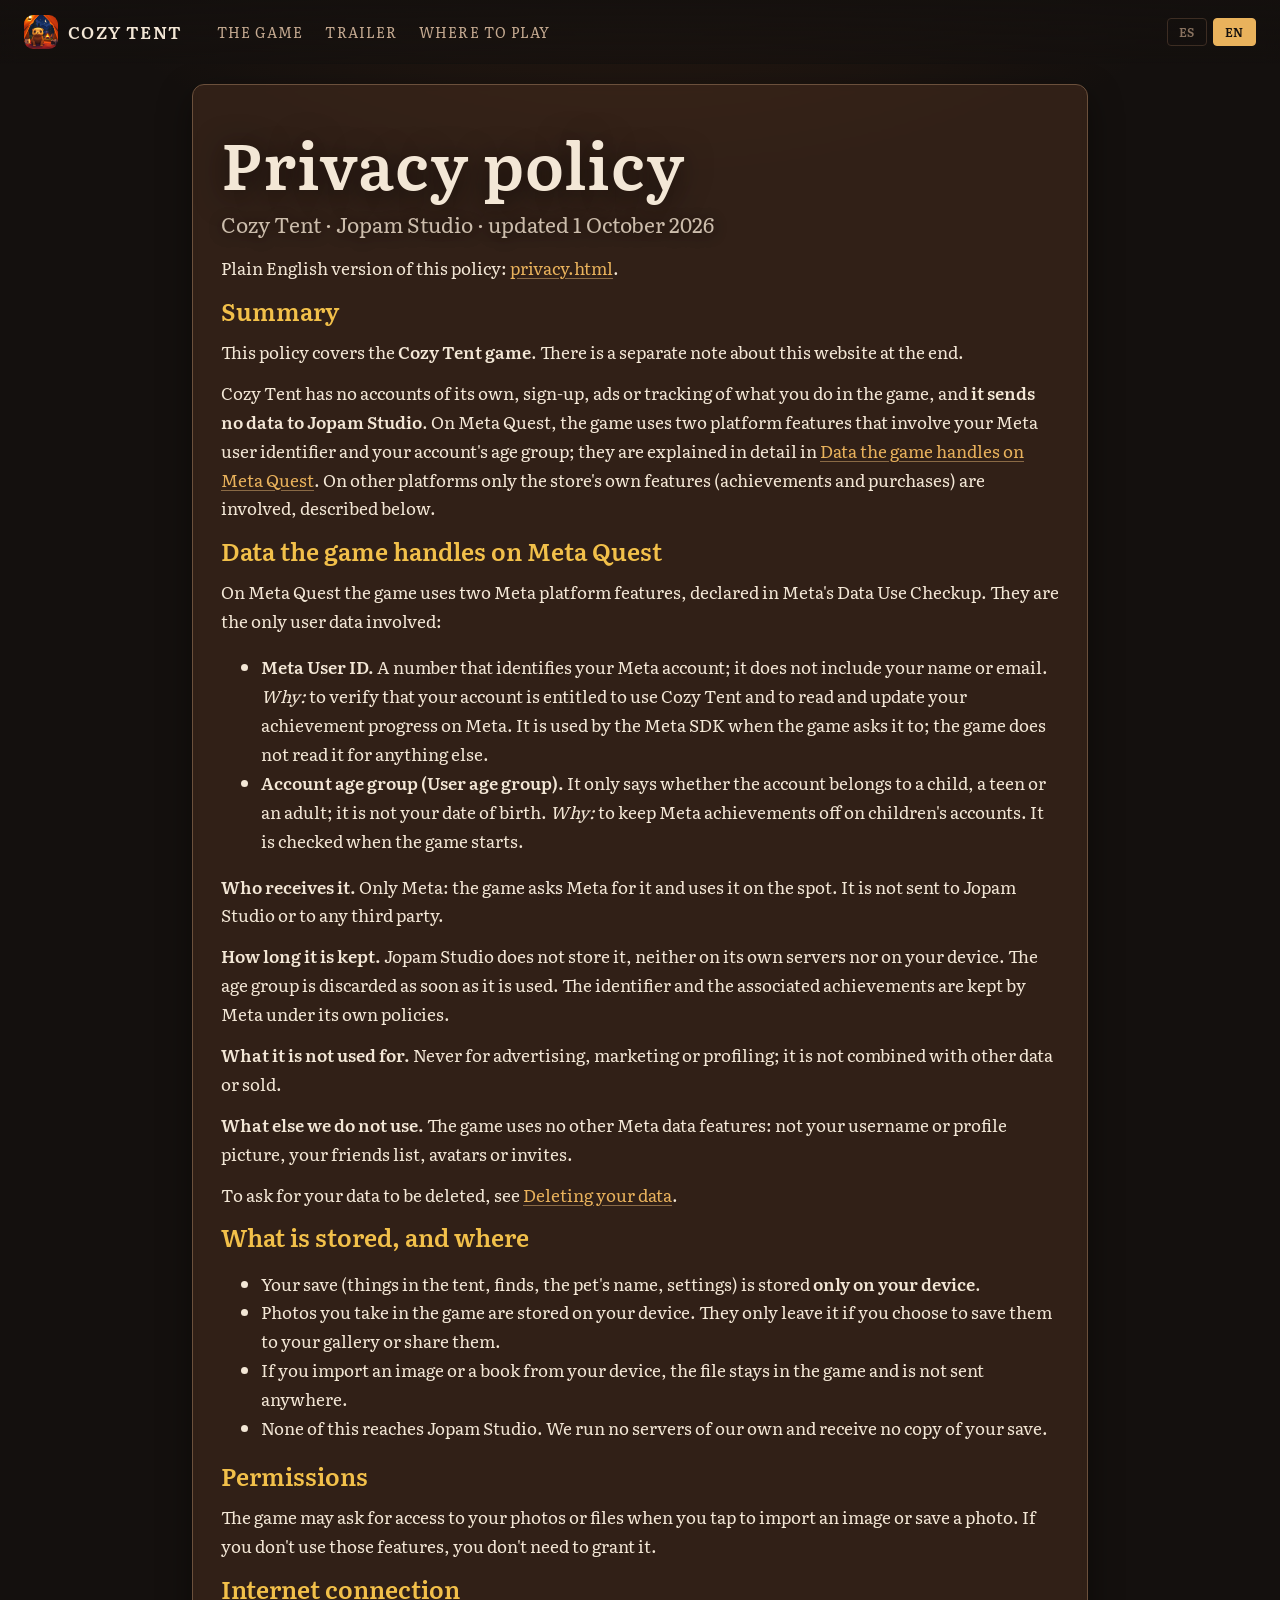
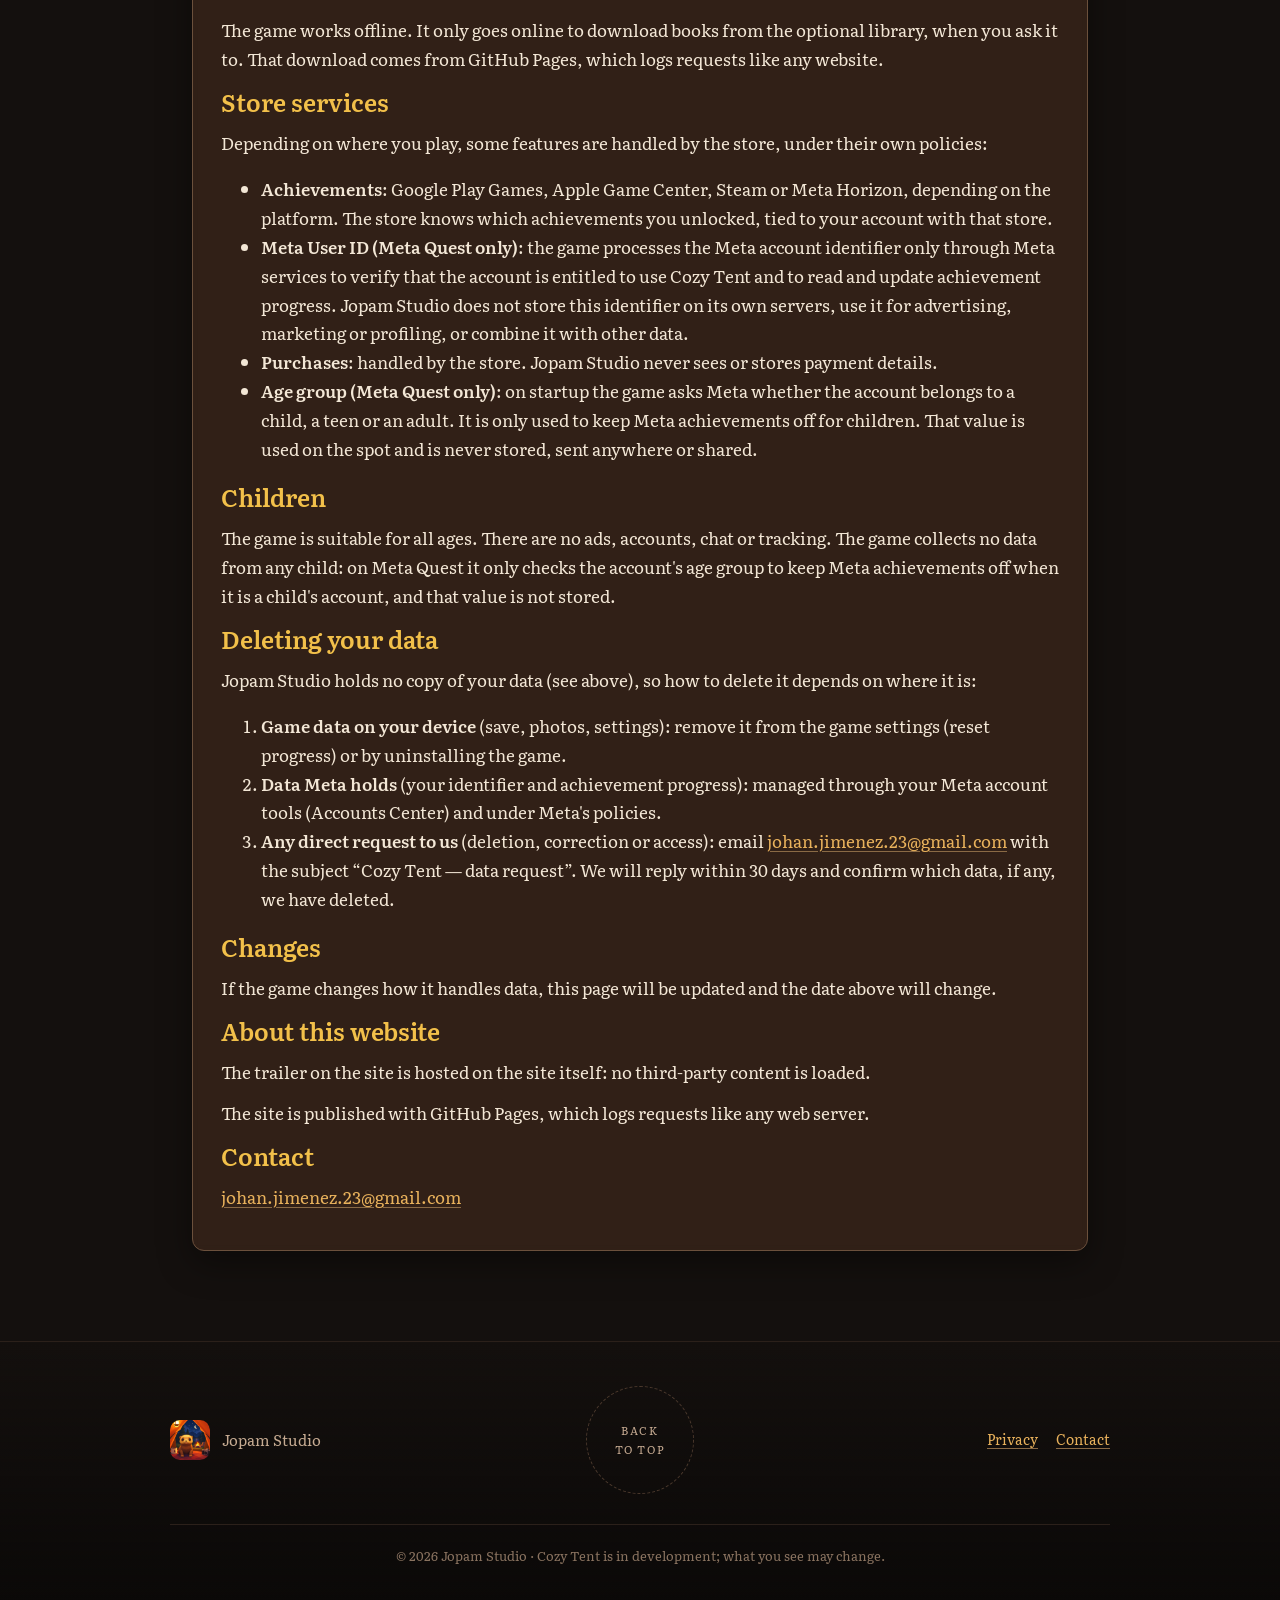
==== privacidad-es.html @ b7255e0b "La politica en ingles pasa a privacidad.html (URL de las tiendas); la espanola a privacidad-es.html" ====
<!doctype html>
<html lang="es">
<head>
<meta charset="utf-8">
<meta name="viewport" content="width=device-width,initial-scale=1">
<title>Cozy Tent — Privacidad</title>
<link rel="icon" href="img/icon.png">
<meta name="description" content="Política de privacidad de Cozy Tent: qué datos trata el juego en Meta Quest y cómo pedir su borrado.">
<link rel="canonical" href="https://johanjimenex.github.io/cozy-tent/privacidad-es.html">
<meta name="robots" content="index,follow">
<meta property="og:type" content="article">
<meta property="og:title" content="Cozy Tent — Política de privacidad">
<meta property="og:url" content="https://johanjimenex.github.io/cozy-tent/privacidad-es.html">
<link rel="stylesheet" href="style.css">
<link rel="alternate" hreflang="en" href="https://johanjimenex.github.io/cozy-tent/privacy.html">
<noscript><style>.asoma{opacity:1;transform:none}</style></noscript>
</head>
<body data-idioma="es">
<div class="lluvia" aria-hidden="true"></div>
<header class="barra">
  <a class="marca" href="index.html"><img src="img/icon.png" alt="">Cozy Tent</a>
  <nav>
    <ul class="menu" id="menu">
      <li><a href="index.html#juego"><span class="es">El juego</span><span class="en">The game</span></a></li>
      <li><a href="index.html#trailer"><span class="es">Tráiler</span><span class="en">Trailer</span></a></li>
      <li><a href="index.html#tiendas"><span class="es">Dónde jugar</span><span class="en">Where to play</span></a></li>
    </ul>
  </nav>
  <div class="derecha">
    <div class="idioma">
      <button data-idioma-boton="es">ES</button><button data-idioma-boton="en">EN</button>
    </div>
    <button class="abrir-menu" id="abrir" aria-label="Menú" aria-expanded="false">☰</button>
  </div>
</header>


<div class="envoltorio" style="padding-top:84px">

  <div class="es asoma panel" lang="es">
    <h1>Política de privacidad</h1>
    <p class="lema">Cozy Tent · Jopam Studio · actualizada el 1 de octubre de 2026</p>

    <h2>Resumen</h2>
    <p>Esta política es del <strong>juego Cozy Tent</strong>. Al final hay una nota aparte sobre esta
       página web.</p>
    <p>Cozy Tent no tiene cuentas propias, registro, anuncios ni seguimiento de lo que haces en el
       juego, y <strong>no envía ningún dato a Jopam Studio</strong>. En Meta Quest, el juego usa dos
       funciones de la plataforma que implican tu identificador de usuario de Meta y el grupo de edad de
       tu cuenta; las explicamos con detalle en
       <a href="#datos-meta">Datos que trata el juego en Meta Quest</a>. En el resto de plataformas solo
       intervienen las funciones de la propia tienda (logros y compras), descritas más abajo.</p>

    <h2 id="datos-meta">Datos que trata el juego en Meta Quest</h2>
    <p>En Meta Quest, el juego usa dos funciones de la plataforma Meta, declaradas en el Data Use
       Checkup de Meta. Son los únicos datos de usuario que intervienen:</p>
    <ul>
      <li><strong>Identificador de usuario de Meta (User ID).</strong> Un número que identifica tu cuenta
          de Meta; no incluye tu nombre ni tu correo. <em>Para qué:</em> comprobar que tu cuenta tiene
          derecho a usar Cozy Tent y leer y actualizar el progreso de tus logros en Meta. Lo usa el SDK de
          Meta cuando el juego se lo pide; el juego no lo lee para ninguna otra cosa.</li>
      <li><strong>Grupo de edad de la cuenta (User age group).</strong> Solo indica si la cuenta es de un
          niño, un adolescente o un adulto; no es tu fecha de nacimiento. <em>Para qué:</em> no activar los
          logros de Meta en cuentas de niños. Se consulta al arrancar el juego.</li>
    </ul>
    <p><strong>Quién los recibe.</strong> Solo Meta: el juego se los pide a Meta y los usa en el momento.
       No se envían a Jopam Studio ni a ningún tercero.</p>
    <p><strong>Cuánto tiempo se conservan.</strong> Jopam Studio no los guarda, ni en servidores propios
       ni en tu dispositivo. El grupo de edad se descarta en cuanto se usa. El identificador y los logros
       asociados los conserva Meta según sus propias políticas.</p>
    <p><strong>Para qué no se usan.</strong> Nunca para publicidad, marketing ni perfilado; no se combinan
       con otros datos ni se venden.</p>
    <p><strong>Qué más no usamos.</strong> El juego no usa otras funciones de datos de Meta: ni el nombre de
       usuario ni la foto de perfil, ni la lista de amigos, ni los avatares, ni las invitaciones.</p>
    <p>Para pedir que se borren tus datos, mira <a href="#borrar">Borrar tus datos</a>.</p>

    <h2>Qué se guarda y dónde</h2>
    <ul>
      <li>Tu partida (objetos de la tienda, hallazgos, nombre de la mascota, ajustes) se guarda
          <strong>solo en tu dispositivo</strong>.</li>
      <li>Las fotos que haces dentro del juego se guardan en tu dispositivo. Solo salen de ahí si tú
          decides guardarlas en tu galería o compartirlas.</li>
      <li>Si importas una imagen o un libro desde tu dispositivo, el archivo se queda en el juego y no
          se envía a ningún sitio.</li>
      <li>Nada de esto se envía a Jopam Studio. No tenemos servidores propios ni recibimos copia de tu
          partida.</li>
    </ul>

    <h2>Permisos</h2>
    <p>El juego puede pedirte acceso a tus fotos o archivos cuando tú pulsas para importar una imagen o
       guardar una foto. Si no lo usas, no hace falta darlo.</p>

    <h2>Conexión a internet</h2>
    <p>El juego funciona sin conexión. Solo la usa para descargar libros de la biblioteca opcional,
       cuando tú lo pides. Esa descarga se hace desde GitHub Pages, que registra peticiones como
       cualquier página web.</p>

    <h2>Servicios de las tiendas</h2>
    <p>Según la plataforma donde juegues, algunas funciones las gestionan las tiendas, con sus propias
       políticas:</p>
    <ul>
      <li><strong>Logros</strong>: Google Play Juegos, Game Center de Apple, Steam o Meta Horizon, según
          la plataforma. La tienda sabe qué logros has conseguido, asociados a tu cuenta de esa tienda.</li>
      <li><strong>Identificador de usuario de Meta (solo Meta Quest)</strong>: el juego procesa el
          identificador de la cuenta de Meta únicamente a través de los servicios de Meta para comprobar
          que la cuenta tiene derecho a usar Cozy Tent y para leer y actualizar el progreso de los logros.
          Jopam Studio no guarda ese identificador en servidores propios, no lo usa para publicidad,
          marketing o perfilado y no lo combina con otros datos.</li>
      <li><strong>Compras</strong>: las gestiona la tienda. Jopam Studio no ve ni guarda datos de pago.</li>
      <li><strong>Grupo de edad (solo Meta Quest)</strong>: al arrancar, el juego pregunta a Meta si la
          cuenta es de un niño, un adolescente o un adulto. Solo sirve para no activar los logros de Meta
          con niños. Ese dato se usa en el momento y no se guarda, no se envía a ningún sitio ni se comparte.</li>
    </ul>

    <h2>Menores</h2>
    <p>El juego es apto para todas las edades. No hay anuncios, cuentas, chat ni seguimiento. El juego no
       recoge datos de ningún niño: en Meta Quest solo consulta el grupo de edad de la cuenta para no
       activar los logros de Meta cuando es la de un niño, y ese dato no se guarda.</p>

    <h2 id="borrar">Borrar tus datos</h2>
    <p>Jopam Studio no tiene copia de tus datos (ver arriba), así que cómo borrarlos depende de dónde estén:</p>
    <ol>
      <li><strong>Datos del juego en tu dispositivo</strong> (partida, fotos, ajustes): bórralos desde los
          ajustes del juego (reiniciar progreso) o desinstalando el juego.</li>
      <li><strong>Datos que guarda Meta</strong> (tu identificador y el progreso de logros): se gestionan
          con las herramientas de tu cuenta de Meta (Centro de cuentas) y según las políticas de Meta.</li>
      <li><strong>Cualquier solicitud directa a nosotros</strong> (borrado, corrección o consulta): escribe a
          <a href="mailto:johan.jimenez.23@gmail.com">johan.jimenez.23@gmail.com</a> con el asunto
          “Cozy Tent — solicitud de datos”. Responderemos en un máximo de 30 días y te confirmaremos qué
          datos, si los hubiera, hemos eliminado.</li>
    </ol>

    <h2>Cambios</h2>
    <p>Si el juego cambia y empieza a tratar datos de otra forma, esta página se actualizará y cambiará
       la fecha de arriba.</p>

    <h2>Sobre esta página web</h2>
    <p>El tráiler de la página está alojado en la misma web: no se carga contenido de terceros.</p>
    <p>La web está publicada con GitHub Pages, que registra las peticiones como cualquier servidor.</p>

    <h2>Contacto</h2>
    <p><a class="correo" data-u="johan.jimenez.23" data-d="gmail.com" data-texto="si" href="#"><span class="es">escríbenos</span><span class="en">write to us</span></a></p>
  </div>

  <div class="en asoma panel" lang="en">
    <h1>Privacy policy</h1>
    <p class="lema">Cozy Tent · Jopam Studio · updated 1 October 2026</p>
    <p>Plain English version of this policy: <a href="privacy.html">privacy.html</a>.</p>

    <h2>Summary</h2>
    <p>This policy covers the <strong>Cozy Tent game</strong>. There is a separate note about this
       website at the end.</p>
    <p>Cozy Tent has no accounts of its own, sign-up, ads or tracking of what you do in the game, and
       <strong>it sends no data to Jopam Studio</strong>. On Meta Quest, the game uses two platform
       features that involve your Meta user identifier and your account's age group; they are explained in
       detail in <a href="#datos-meta-en">Data the game handles on Meta Quest</a>. On other platforms only
       the store's own features (achievements and purchases) are involved, described below.</p>

    <h2 id="datos-meta-en">Data the game handles on Meta Quest</h2>
    <p>On Meta Quest the game uses two Meta platform features, declared in Meta's Data Use Checkup. They
       are the only user data involved:</p>
    <ul>
      <li><strong>Meta User ID.</strong> A number that identifies your Meta account; it does not include
          your name or email. <em>Why:</em> to verify that your account is entitled to use Cozy Tent and to
          read and update your achievement progress on Meta. It is used by the Meta SDK when the game asks
          it to; the game does not read it for anything else.</li>
      <li><strong>Account age group (User age group).</strong> It only says whether the account belongs to a
          child, a teen or an adult; it is not your date of birth. <em>Why:</em> to keep Meta achievements
          off on children's accounts. It is checked when the game starts.</li>
    </ul>
    <p><strong>Who receives it.</strong> Only Meta: the game asks Meta for it and uses it on the spot. It is
       not sent to Jopam Studio or to any third party.</p>
    <p><strong>How long it is kept.</strong> Jopam Studio does not store it, neither on its own servers nor on
       your device. The age group is discarded as soon as it is used. The identifier and the associated
       achievements are kept by Meta under its own policies.</p>
    <p><strong>What it is not used for.</strong> Never for advertising, marketing or profiling; it is not
       combined with other data or sold.</p>
    <p><strong>What else we do not use.</strong> The game uses no other Meta data features: not your username
       or profile picture, your friends list, avatars or invites.</p>
    <p>To ask for your data to be deleted, see <a href="#borrar-en">Deleting your data</a>.</p>

    <h2>What is stored, and where</h2>
    <ul>
      <li>Your save (things in the tent, finds, the pet's name, settings) is stored
          <strong>only on your device</strong>.</li>
      <li>Photos you take in the game are stored on your device. They only leave it if you choose to
          save them to your gallery or share them.</li>
      <li>If you import an image or a book from your device, the file stays in the game and is not sent
          anywhere.</li>
      <li>None of this reaches Jopam Studio. We run no servers of our own and receive no copy of your save.</li>
    </ul>

    <h2>Permissions</h2>
    <p>The game may ask for access to your photos or files when you tap to import an image or save a
       photo. If you don't use those features, you don't need to grant it.</p>

    <h2>Internet connection</h2>
    <p>The game works offline. It only goes online to download books from the optional library, when you
       ask it to. That download comes from GitHub Pages, which logs requests like any website.</p>

    <h2>Store services</h2>
    <p>Depending on where you play, some features are handled by the store, under their own policies:</p>
    <ul>
      <li><strong>Achievements</strong>: Google Play Games, Apple Game Center, Steam or Meta Horizon,
          depending on the platform. The store knows which achievements you unlocked, tied to your
          account with that store.</li>
      <li><strong>Meta User ID (Meta Quest only)</strong>: the game processes the Meta account identifier
          only through Meta services to verify that the account is entitled to use Cozy Tent and to read
          and update achievement progress. Jopam Studio does not store this identifier on its own servers,
          use it for advertising, marketing or profiling, or combine it with other data.</li>
      <li><strong>Purchases</strong>: handled by the store. Jopam Studio never sees or stores payment details.</li>
      <li><strong>Age group (Meta Quest only)</strong>: on startup the game asks Meta whether the account
          belongs to a child, a teen or an adult. It is only used to keep Meta achievements off for
          children. That value is used on the spot and is never stored, sent anywhere or shared.</li>
    </ul>

    <h2>Children</h2>
    <p>The game is suitable for all ages. There are no ads, accounts, chat or tracking. The game collects no
       data from any child: on Meta Quest it only checks the account's age group to keep Meta achievements
       off when it is a child's account, and that value is not stored.</p>

    <h2 id="borrar-en">Deleting your data</h2>
    <p>Jopam Studio holds no copy of your data (see above), so how to delete it depends on where it is:</p>
    <ol>
      <li><strong>Game data on your device</strong> (save, photos, settings): remove it from the game
          settings (reset progress) or by uninstalling the game.</li>
      <li><strong>Data Meta holds</strong> (your identifier and achievement progress): managed through your
          Meta account tools (Accounts Center) and under Meta's policies.</li>
      <li><strong>Any direct request to us</strong> (deletion, correction or access): email
          <a href="mailto:johan.jimenez.23@gmail.com">johan.jimenez.23@gmail.com</a> with the subject
          “Cozy Tent — data request”. We will reply within 30 days and confirm which data, if any, we have
          deleted.</li>
    </ol>

    <h2>Changes</h2>
    <p>If the game changes how it handles data, this page will be updated and the date above will change.</p>

    <h2>About this website</h2>
    <p>The trailer on the site is hosted on the site itself: no third-party content is loaded.</p>
    <p>The site is published with GitHub Pages, which logs requests like any web server.</p>

    <h2>Contact</h2>
    <p><a class="correo" data-u="johan.jimenez.23" data-d="gmail.com" data-texto="si" href="#"><span class="es">escríbenos</span><span class="en">write to us</span></a></p>
  </div>

</div>

<footer>
  <div class="pie">
    <div class="estudio"><img src="img/icon.png" alt="">Jopam Studio</div>
    <a class="arriba" href="#"><span class="es">Volver<br>arriba</span><span class="en">Back<br>to top</span></a>
    <div class="enlaces">
      <a href="privacidad-es.html"><span class="es">Privacidad</span><span class="en">Privacy</span></a>
      <a class="correo" data-u="johan.jimenez.23" data-d="gmail.com" href="#"><span class="es">Contacto</span><span class="en">Contact</span></a>
    </div>
  </div>
  <p class="legal">© 2026 Jopam Studio ·
    <span class="es">Cozy Tent está en desarrollo; lo que ves puede cambiar.</span>
    <span class="en">Cozy Tent is in development; what you see may change.</span>
  </p>
</footer>

<script src="idioma.js"></script>
</body>
</html>
---- style.css ----
/* Cozy Tent — luz de farol, marco de madera de la UI del juego y filete ámbar.
   Estructura de página de juego: cabecera fija, portada a sangre, secciones con
   título decorado, tarjetas de tienda y pie con vuelta arriba. */
@font-face{font-family:Literata;src:url(fonts/Literata-Regular.ttf) format("truetype");font-weight:400;font-display:swap}
@font-face{font-family:Literata;src:url(fonts/Literata-SemiBold.ttf) format("truetype");font-weight:600;font-display:swap}

:root{
  --noche:#14100e; --panel:rgba(74,46,32,.55); --borde:#3d2d23;
  --papel:#f3e7d6; --suave:#c6ab92; --tenue:#8a7360;
  --ambar:#e9b25c; --ambar-claro:#f2c04a;
  --marco:url(img/frame_wood.png) 32 fill / 26px stretch;
  --alto-barra:64px;
}
*{box-sizing:border-box}
html{scroll-padding-top:var(--alto-barra)}
body{margin:0;color:var(--papel);font:400 17px/1.7 Literata,Georgia,serif;
  background:radial-gradient(900px 520px at 50% -160px,#6b3a1d55,transparent 70%),var(--noche);
  background-attachment:fixed}
a{color:var(--ambar);text-underline-offset:3px;text-decoration-color:#8a6a45;transition:color .25s}
a:hover{color:var(--ambar-claro)}
img{max-width:100%}

/* ---------------------------------------------------------------- lluvia y luciérnagas */
.lluvia{position:fixed;inset:-10% 0 0;pointer-events:none;z-index:2;overflow:hidden}
.gota{position:absolute;top:-14%;width:1px;border-radius:1px;
  background:linear-gradient(to bottom,transparent,rgba(214,230,255,.5));animation:cae linear infinite}
@keyframes cae{from{transform:translate3d(0,-14vh,0)}to{transform:translate3d(-6vw,114vh,0)}}
.bicho{position:fixed;width:4px;height:4px;border-radius:50%;background:#ffe9a8;
  box-shadow:0 0 10px 3px #ffd97a88;opacity:0;z-index:2;animation:vuela 14s ease-in-out infinite}
@keyframes vuela{0%{opacity:0;transform:translate(0,0)}15%{opacity:.9}
  50%{opacity:.35;transform:translate(34px,-46px)}75%{opacity:.85;transform:translate(-18px,-84px)}
  100%{opacity:0;transform:translate(16px,-130px)}}

/* ---------------------------------------------------------------- cabecera */
.barra{position:fixed;top:0;left:0;right:0;z-index:20;height:var(--alto-barra);
  display:flex;align-items:center;gap:26px;padding:0 24px;
  background:linear-gradient(#14100ee6,#14100e99);backdrop-filter:blur(8px);
  border-bottom:1px solid transparent;transition:height .3s,background .3s,border-color .3s}
.barra.pegada{height:54px;background:#14100ef2;border-bottom-color:#3a2a22}
.marca{display:flex;align-items:center;gap:10px;font:600 17px/1 Literata,serif;letter-spacing:1.4px;
  text-transform:uppercase;color:var(--papel);text-decoration:none;white-space:nowrap}
.marca img{width:34px;height:34px;border-radius:9px}
.menu{display:flex;gap:22px;margin-left:8px;list-style:none;padding:0}
.menu a{color:var(--suave);text-decoration:none;font-size:14px;letter-spacing:1.1px;text-transform:uppercase;
  padding:6px 0;position:relative}
.menu a::after{content:"";position:absolute;left:0;right:100%;bottom:0;height:1px;background:var(--ambar);
  transition:right .3s}
.menu a:hover{color:var(--papel)}
.menu a:hover::after{right:0}
.derecha{margin-left:auto;display:flex;align-items:center;gap:12px}
.idioma{display:flex;gap:6px}
.idioma button{font:600 12px/1 Literata,serif;letter-spacing:.6px;color:var(--tenue);cursor:pointer;
  background:none;border:1px solid var(--borde);border-radius:4px;padding:7px 11px;transition:.25s}
.idioma button:hover{color:var(--papel);border-color:var(--ambar)}
.idioma button[aria-pressed="true"]{color:var(--noche);background:var(--ambar);border-color:var(--ambar)}
.abrir-menu{display:none;background:none;border:1px solid var(--borde);border-radius:4px;color:var(--papel);
  font-size:18px;line-height:1;padding:8px 11px;cursor:pointer}

/* ---------------------------------------------------------------- portada */
.portada{position:relative;min-height:92vh;display:grid;place-items:center;text-align:center;
  overflow:hidden;margin-top:var(--alto-barra)}
.portada .fondo{position:absolute;inset:-6% -2%;background:url(img/hero.jpg) center/cover no-repeat;
  animation:acercar 26s ease-in-out infinite alternate;z-index:0}
@keyframes acercar{from{transform:scale(1.02)}to{transform:scale(1.11)}}
.portada::after{content:"";position:absolute;inset:0;z-index:1;
  background:linear-gradient(#14100e66 0%,#14100e14 30%,#14100ed9 78%,var(--noche) 100%)}
.portada .dentro{position:relative;z-index:2;padding:30px 20px 70px;max-width:760px}
.portada img.icono{width:118px;height:118px;border-radius:26px;
  box-shadow:0 10px 30px #000a,0 0 60px #e9b25c2e;animation:respira 5.5s ease-in-out infinite}
@keyframes respira{0%,100%{box-shadow:0 10px 30px #000a,0 0 60px #e9b25c2e}
  45%{box-shadow:0 10px 30px #000a,0 0 96px #f2c04a55}}
h1{font:600 clamp(38px,7vw,64px)/1.05 Literata,serif;margin:18px 0 10px;letter-spacing:1px;
  text-shadow:0 4px 30px #000a}
/* El logo se arma con sus capas y cada una se mueve un poco.
   En iPhone (Safari y Brave usan WebKit) no se anima nada que lleve filter ni que esté dentro
   de un contenedor con filter: WebKit lo congela. Solo se animan opacidad y transformaciones. */
h1.logo{margin:0 0 6px}
.solo-lectores{position:absolute;width:1px;height:1px;overflow:hidden;clip-path:inset(50%);white-space:nowrap}
.capas{position:relative;display:block;width:min(620px,84vw);margin:0 auto;
  animation:entra-logo 1.5s cubic-bezier(.2,.7,.2,1) both}
@keyframes entra-logo{from{opacity:0;transform:scale(.88) translate3d(0,18px,0)}
  to{opacity:1;transform:none}}
.capas img{display:block;width:100%}
/* La sombra va en la capa de abajo, que no se mueve. */
.capas .base{-webkit-filter:drop-shadow(0 12px 30px #000b);filter:drop-shadow(0 12px 30px #000b);
  animation:aparece 1s ease both .15s}
.capas .capa{position:absolute;top:0;left:0;width:100%;height:100%;
  will-change:transform,opacity;-webkit-backface-visibility:hidden;backface-visibility:hidden}
.titulo{animation:sube-titulo 1.1s cubic-bezier(.2,.7,.2,1) both .45s}
@keyframes aparece{from{opacity:0}to{opacity:1}}
@keyframes sube-titulo{from{opacity:0;transform:translate3d(0,14px,0)}to{opacity:1;transform:none}}

/* El farol late como una llama y se tambalea colgado de su gancho. */
.farol{transform-origin:91.9% 55.4%;
  animation:late-farol 4.5s ease-in-out .6s infinite both, tambalea 6.5s ease-in-out .6s infinite}
@keyframes late-farol{0%,100%{opacity:.8}40%{opacity:1}62%{opacity:.88}}
@keyframes tambalea{0%,100%{transform:rotate(-2.4deg)}50%{transform:rotate(2.4deg)}}

/* La luna sube y baja muy despacio. */
.luna{animation:flota-luna 9s ease-in-out .7s infinite both}
@keyframes flota-luna{0%,100%{transform:translate3d(0,0,0)}50%{transform:translate3d(0,-6px,0)}}

/* Las estrellas parpadean cada una a su ritmo. */
.estrella{animation:parpadea 3.4s ease-in-out .9s infinite both}
.e2{animation-duration:4.6s;animation-delay:-1.4s}
.e3{animation-duration:5.6s;animation-delay:-2.7s}
@keyframes parpadea{0%,100%{opacity:.4}50%{opacity:1}}

/* La fugaz cruza de vez en cuando y desaparece. */
.fugaz{opacity:0;animation:cruza 11s ease-in-out infinite}
@keyframes cruza{0%,62%{opacity:0;transform:translate3d(26px,-18px,0)}
  70%{opacity:.95;transform:translate3d(0,0,0)}
  82%{opacity:.5;transform:translate3d(-16px,11px,0)}
  90%,100%{opacity:0;transform:translate3d(-26px,18px,0)}}

/* El lema respira suave, como si lo encendieran. */
.lema{animation:respira-lema 7s ease-in-out 1s infinite both}
@keyframes respira-lema{0%,100%{opacity:.82}50%{opacity:1}}
.lema{color:#efe0cd;font-size:clamp(17px,2.4vw,21px);margin:0;text-shadow:0 2px 14px #000c}
.bajar{position:absolute;bottom:26px;left:50%;transform:translateX(-50%);z-index:2;color:var(--suave);
  font-size:12px;letter-spacing:2px;text-transform:uppercase;text-decoration:none;animation:flota 2.6s ease-in-out infinite}
@keyframes flota{0%,100%{transform:translate(-50%,0)}50%{transform:translate(-50%,7px)}}

/* Anclas del menú: sin alto, solo marcan el sitio al que salta cada enlace. */
.ancla{position:relative;top:calc(var(--alto-barra) * -1);height:0}

/* ---------------------------------------------------------------- secciones */
.envoltorio{position:relative;z-index:3;max-width:940px;margin:0 auto;padding:0 22px}
section{margin:76px 0}
.titulo{display:flex;align-items:center;justify-content:center;gap:16px;margin:0 0 26px;
  font:600 clamp(20px,3vw,27px)/1.2 Literata,serif;letter-spacing:2.4px;text-transform:uppercase;
  color:var(--papel);text-align:center}
.titulo::before,.titulo::after{content:"";height:1px;flex:1;max-width:120px;
  background:linear-gradient(90deg,transparent,var(--ambar))}
.titulo::after{background:linear-gradient(90deg,var(--ambar),transparent)}
h2{font:600 24px/1.3 Literata,serif;margin:0 0 8px;color:var(--ambar-claro)}
p{margin:12px 0}
.panel{padding:26px 28px;border-radius:12px;background:var(--panel);border:1px solid #6b503c;
  backdrop-filter:blur(3px);box-shadow:0 12px 34px #0006}
.marco{border:26px solid transparent;border-image:var(--marco);background:var(--panel)}
.video{padding:0;line-height:0}
.video video{display:block;width:100%;aspect-ratio:16/9;border:0;border-radius:4px;background:#000}
.nota{color:var(--tenue);font-size:14px;text-align:center;margin-top:12px}

.rejilla{display:grid;grid-template-columns:repeat(auto-fit,minmax(215px,1fr));gap:12px;padding:0;list-style:none}
.rejilla li{background:var(--panel);border:1px solid #6b503c;border-radius:10px;padding:14px 16px;
  font-size:15.5px;transition:.3s}
.rejilla li:hover{border-color:var(--ambar);transform:translateY(-3px)}
.rejilla li b{color:var(--ambar-claro);font-weight:600}

/* Tres textos en fila; en pantallas estrechas se apilan solos. */
.tres{display:grid;grid-template-columns:repeat(auto-fit,minmax(240px,1fr));gap:16px;align-items:start}
.tres .panel{padding:22px 22px;margin:0}
.tres .panel h2{font-size:21px}
.tres .panel p{font-size:15.5px;line-height:1.62}

/* ---------------------------------------------------------------- galería */
.galeria{display:grid;grid-template-columns:repeat(auto-fit,minmax(190px,1fr));gap:14px}
.toma.ancha{grid-column:span 2}
@media(max-width:560px){.toma.ancha{grid-column:span 1}}
.toma{margin:0;position:relative;border:1px solid #33271f;border-radius:10px;overflow:hidden;
  background:#0b0907;transition:.35s}
.toma img{display:block;width:100%;height:100%;object-fit:cover;transition:transform .6s ease}
.toma:hover{border-color:var(--ambar);transform:translateY(-4px);box-shadow:0 14px 34px #0009}
.toma:hover img{transform:scale(1.04)}

/* En móvil la galería es un carrusel: se desliza, tiene flechas y puntos debajo. */
.carrusel{position:relative}
.flecha{display:none}
.puntos{display:none}

@media(max-width:700px){
  .carrusel{margin:0 -22px}
  .galeria{display:flex;gap:12px;overflow-x:auto;scroll-snap-type:x mandatory;
    padding:2px 22px 6px;scrollbar-width:none;-webkit-overflow-scrolling:touch}
  .galeria::-webkit-scrollbar{display:none}
  .toma,.toma.ancha{flex:0 0 78%;scroll-snap-align:center;grid-column:auto}
  .flecha{display:grid;place-items:center;position:absolute;top:50%;transform:translateY(-50%);z-index:4;
    width:38px;height:38px;border-radius:50%;border:1px solid #4a382c;background:#0b0907d9;
    color:var(--papel);font:400 22px/1 Literata,serif;cursor:pointer;backdrop-filter:blur(3px)}
  .flecha.atras{left:8px}
  .flecha.adelante{right:8px}
  .flecha:active{border-color:var(--ambar)}
  .puntos{display:flex;justify-content:center;gap:8px;margin-top:14px}
  .puntos button{width:7px;height:7px;padding:0;border:0;border-radius:50%;background:#4a382c;cursor:pointer;
    transition:.3s}
  .puntos button[aria-selected="true"]{background:var(--ambar);width:20px;border-radius:99px}
}

/* ---------------------------------------------------------------- tiendas */
.tiendas{display:grid;grid-template-columns:repeat(auto-fit,minmax(190px,1fr));gap:14px;padding:0;list-style:none}
.chapa{position:relative;display:flex;align-items:center;gap:13px;background:#0b0907;
  border:1px solid #33271f;padding:15px 18px;transition:.3s}
.chapa::before,.chapa::after{content:"";position:absolute;width:13px;height:13px;
  border:2px solid var(--ambar);opacity:.85;transition:.3s}
.chapa::before{top:-1px;left:-1px;border-right:0;border-bottom:0}
.chapa::after{bottom:-1px;right:-1px;border-left:0;border-top:0}
.chapa:hover{border-color:#5a4535;transform:translateY(-3px);box-shadow:0 10px 26px #0008,0 0 24px #e9b25c22}
.chapa:hover::before,.chapa:hover::after{width:19px;height:19px;opacity:1}
.chapa svg{width:27px;height:27px;fill:var(--papel);flex:none}
.chapa .texto{display:flex;flex-direction:column;line-height:1.25;min-width:0}
.chapa .nombre{font-weight:600;font-size:15.5px;white-space:nowrap}
.chapa small{color:var(--tenue);font-size:11.5px;letter-spacing:1px;text-transform:uppercase}

/* Las tarjetas de tienda van en la portada, bajo el logo. */
.tiendas.en-portada{margin:24px auto 0;max-width:860px;gap:12px;grid-template-columns:repeat(4,minmax(0,1fr))}
@media(max-width:820px){.tiendas.en-portada{grid-template-columns:repeat(2,minmax(0,1fr));max-width:440px}}
@media(max-width:420px){
  /* En móvil estrecho se quedan en dos columnas, más apretadas. */
  .tiendas.en-portada{max-width:340px;gap:9px}
  .tiendas.en-portada .chapa{gap:8px;padding:11px 10px}
  .tiendas.en-portada .chapa svg{width:21px;height:21px}
  .tiendas.en-portada .chapa .nombre{font-size:13.5px}
  .tiendas.en-portada .chapa small{font-size:9.5px;letter-spacing:.6px}
}
.tiendas.en-portada .chapa{background:#0b0907cc;backdrop-filter:blur(4px)}

/* ---------------------------------------------------------------- tiendas y descarga */
/* Una chapa con enlace se comporta como las demas; solo cambia que se puede pulsar. */
a.chapa{text-decoration:none;color:inherit}
.chapa.lista small{color:var(--ambar-claro)}
.chapa.lista svg{fill:var(--ambar-claro)}
/* La tienda que corresponde al aparato desde el que se entra se marca sola (tiendas.js). */
.chapa.tuya{border-color:var(--ambar);box-shadow:0 0 0 1px #e9b25c33,0 10px 26px #0008}
.chapa.tuya::before,.chapa.tuya::after{width:19px;height:19px;opacity:1}

/* Boton principal: solo aparece si el aparato tiene una tienda donde ya esta el juego. */
.descargar{display:block;width:max-content;max-width:100%;margin:26px auto 0;padding:15px 34px;
  border:1px solid var(--ambar);background:#1a1109cc;backdrop-filter:blur(4px);
  color:var(--ambar-claro);text-decoration:none;font-size:16.5px;letter-spacing:.6px;
  transition:.3s}
.descargar:hover{background:#241609;transform:translateY(-3px);
  box-shadow:0 12px 30px #0009,0 0 26px #e9b25c33}
.descargar b{font-weight:600}
.descargar[hidden]{display:none}

/* ---------------------------------------------------------------- mas de Jopam */
.entradilla{max-width:640px;margin:-6px auto 28px;text-align:center;color:var(--suave);font-size:15.5px}
.obras{display:grid;grid-template-columns:repeat(auto-fit,minmax(300px,1fr));gap:16px;
  max-width:940px;margin:0 auto}
.obra{display:flex;gap:15px;align-items:flex-start;background:#0b0907;border:1px solid #33271f;
  padding:16px;transition:.3s}
.obra:hover{border-color:#5a4535;transform:translateY(-3px);box-shadow:0 10px 26px #0008}
.obra img{width:62px;height:62px;border-radius:13px;flex:none}
.obra .letra{min-width:0}
.obra h4{margin:0 0 5px;font-size:16px;font-weight:600}
.obra p{margin:0 0 9px;color:var(--suave);font-size:14px;line-height:1.45}
.obra .vinculos{display:flex;flex-wrap:wrap;gap:7px}
.obra .vinculos a{font-size:12px;letter-spacing:.5px;text-transform:uppercase;
  color:var(--tenue);text-decoration:none;border:1px solid #33271f;padding:4px 9px;transition:.25s}
.obra .vinculos a:hover{color:var(--ambar-claro);border-color:var(--ambar)}
@media(max-width:420px){.obra{padding:13px;gap:12px}.obra img{width:52px;height:52px}}

/* ---------------------------------------------------------------- pie */
footer{position:relative;z-index:3;margin-top:90px;padding:44px 22px 40px;border-top:1px solid #2b201a;
  background:linear-gradient(#0f0c0a00,#0b0908)}
.pie{max-width:940px;margin:0 auto;display:grid;grid-template-columns:1fr auto 1fr;align-items:center;gap:20px}
.pie .estudio{display:flex;align-items:center;gap:12px;color:var(--suave);font-size:14.5px}
.pie .estudio img{width:40px;height:40px;border-radius:10px}
.arriba{justify-self:center;width:108px;height:108px;display:grid;place-items:center;text-align:center;
  border-radius:50%;border:1px dashed #4a382c;color:var(--suave);text-decoration:none;font-size:11px;
  letter-spacing:1.6px;text-transform:uppercase;transition:.35s}
.arriba:hover{color:var(--ambar-claro);border-color:var(--ambar);transform:translateY(-4px) rotate(6deg)}
.enlaces{justify-self:end;display:flex;gap:18px;flex-wrap:wrap;justify-content:flex-end;font-size:14px}
.legal{max-width:940px;margin:30px auto 0;padding-top:20px;border-top:1px solid #2b201a;
  color:var(--tenue);font-size:13px;text-align:center}

/* ---------------------------------------------------------------- aparecer y idiomas */
.asoma{opacity:0;transform:translateY(26px);transition:opacity .8s ease,transform .8s ease}
.asoma.visible{opacity:1;transform:none}
.es,.en{display:none}
body[data-idioma="es"] div.es,body[data-idioma="en"] div.en,
body[data-idioma="es"] section.es,body[data-idioma="en"] section.en{display:block}
body[data-idioma="es"] span.es,body[data-idioma="en"] span.en{display:inline}
body[data-idioma="es"] li.es,body[data-idioma="en"] li.en{display:list-item}

@media(max-width:820px){
  .menu{position:fixed;top:var(--alto-barra);left:0;right:0;flex-direction:column;gap:0;
    background:#14100ef7;border-bottom:1px solid #3a2a22;padding:6px 22px 14px;display:none}
  .menu.abierto{display:flex}
  .menu a{display:block;padding:12px 0;border-bottom:1px solid #241b16}
  .abrir-menu{display:block}
  .pie{grid-template-columns:1fr;justify-items:center;text-align:center}
  .enlaces{justify-self:center}
}
@media(prefers-reduced-motion:reduce){
  .gota,.bicho,.portada .fondo,.bajar,.portada img.icono,.capas,.capas .base,.titulo,.luna,.fugaz{animation:none}
  .farol{animation:late-farol 4.5s ease-in-out infinite both}
  .fugaz{opacity:0}
  .asoma{opacity:1;transform:none;transition:none}
}
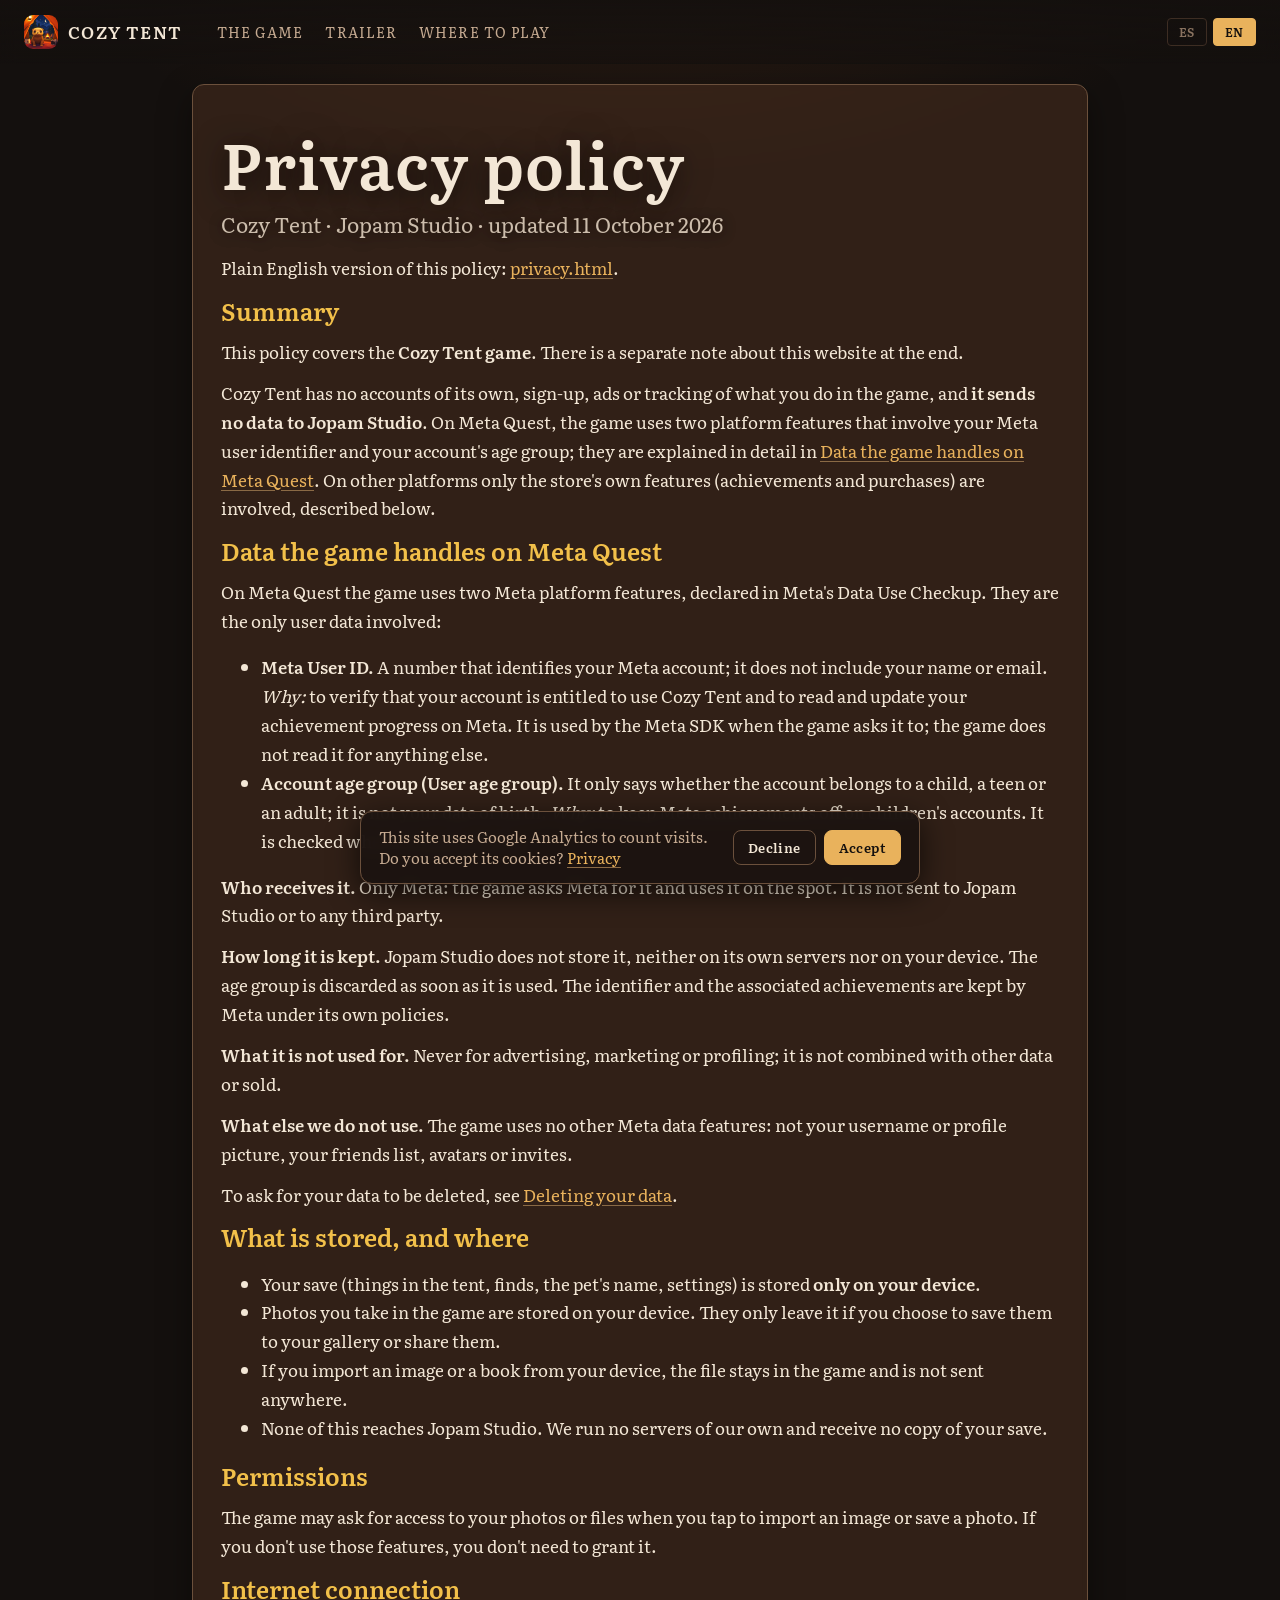
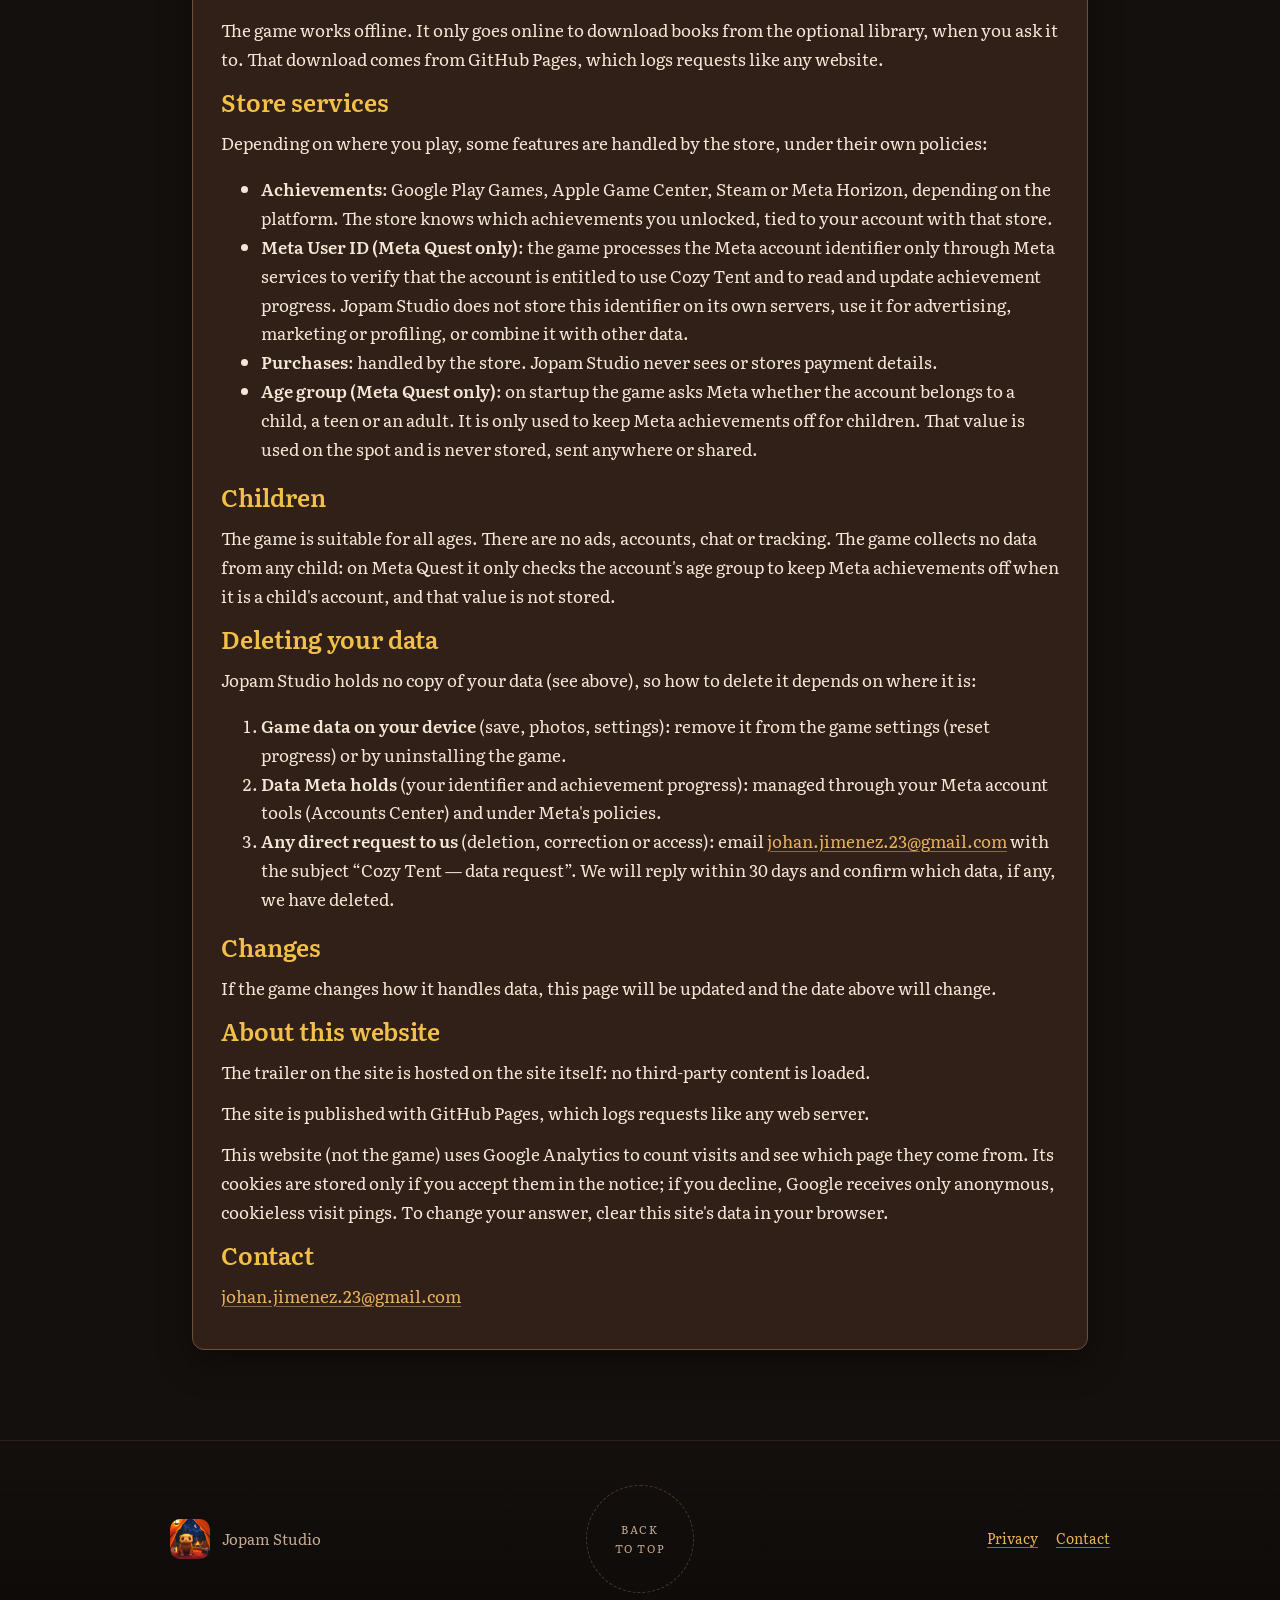
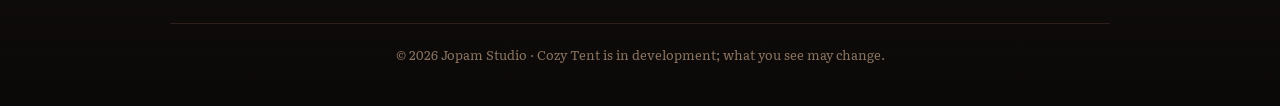
==== commit 4a45f2e0: "Analiticas de la web con aviso de consentimiento" ====
--- a/privacidad-es.html
+++ b/privacidad-es.html
@@ -39,7 +39,7 @@
 
   <div class="es asoma panel" lang="es">
     <h1>Política de privacidad</h1>
-    <p class="lema">Cozy Tent · Jopam Studio · actualizada el 1 de octubre de 2026</p>
+    <p class="lema">Cozy Tent · Jopam Studio · actualizada el 11 de octubre de 2026</p>
 
     <h2>Resumen</h2>
     <p>Esta política es del <strong>juego Cozy Tent</strong>. Al final hay una nota aparte sobre esta
@@ -137,6 +137,10 @@
     <h2>Sobre esta página web</h2>
     <p>El tráiler de la página está alojado en la misma web: no se carga contenido de terceros.</p>
     <p>La web está publicada con GitHub Pages, que registra las peticiones como cualquier servidor.</p>
+    <p>Esta web (no el juego) usa Google Analytics para contar visitas y saber desde qué página llegan.
+       Sus cookies solo se guardan si las aceptas en el aviso; si las rechazas, Google recibe únicamente
+       avisos anónimos de visita, sin cookies. Para cambiar tu respuesta, borra los datos de este sitio
+       en tu navegador.</p>
 
     <h2>Contacto</h2>
     <p><a class="correo" data-u="johan.jimenez.23" data-d="gmail.com" data-texto="si" href="#"><span class="es">escríbenos</span><span class="en">write to us</span></a></p>
@@ -144,7 +148,7 @@
 
   <div class="en asoma panel" lang="en">
     <h1>Privacy policy</h1>
-    <p class="lema">Cozy Tent · Jopam Studio · updated 1 October 2026</p>
+    <p class="lema">Cozy Tent · Jopam Studio · updated 11 October 2026</p>
     <p>Plain English version of this policy: <a href="privacy.html">privacy.html</a>.</p>
 
     <h2>Summary</h2>
@@ -238,6 +242,10 @@
     <h2>About this website</h2>
     <p>The trailer on the site is hosted on the site itself: no third-party content is loaded.</p>
     <p>The site is published with GitHub Pages, which logs requests like any web server.</p>
+    <p>This website (not the game) uses Google Analytics to count visits and see which page they come
+       from. Its cookies are stored only if you accept them in the notice; if you decline, Google
+       receives only anonymous, cookieless visit pings. To change your answer, clear this site's data
+       in your browser.</p>
 
     <h2>Contact</h2>
     <p><a class="correo" data-u="johan.jimenez.23" data-d="gmail.com" data-texto="si" href="#"><span class="es">escríbenos</span><span class="en">write to us</span></a></p>
@@ -261,5 +269,6 @@
 </footer>
 
 <script src="idioma.js"></script>
+<script src="analitica.js"></script>
 </body>
 </html>
--- a/style.css
+++ b/style.css
@@ -289,3 +289,16 @@
   .fugaz{opacity:0}
   .asoma{opacity:1;transform:none;transition:none}
 }
+
+/* ---------------------------------------------------------------- aviso de cookies */
+.aviso-cookies{position:fixed;left:16px;right:16px;bottom:16px;z-index:30;max-width:560px;margin:0 auto;
+  display:flex;align-items:center;gap:16px;padding:14px 18px;border-radius:12px;
+  background:#1c1410f2;border:1px solid #6b503c;box-shadow:0 8px 30px #000a;backdrop-filter:blur(8px)}
+.aviso-cookies p{margin:0;font-size:14.5px;line-height:1.5;color:var(--suave)}
+.aviso-cookies .botones{display:flex;gap:8px;flex:none}
+.aviso-cookies button{font:600 13px/1 Literata,serif;letter-spacing:.4px;padding:10px 14px;border-radius:8px;
+  cursor:pointer;color:var(--papel);background:transparent;border:1px solid #6b503c;transition:border-color .25s,color .25s}
+.aviso-cookies button:hover{border-color:var(--ambar)}
+.aviso-cookies button.si{color:var(--noche);background:var(--ambar);border-color:var(--ambar)}
+@media (max-width:520px){.aviso-cookies{flex-direction:column;align-items:stretch;text-align:center}
+  .aviso-cookies .botones{justify-content:center}}
